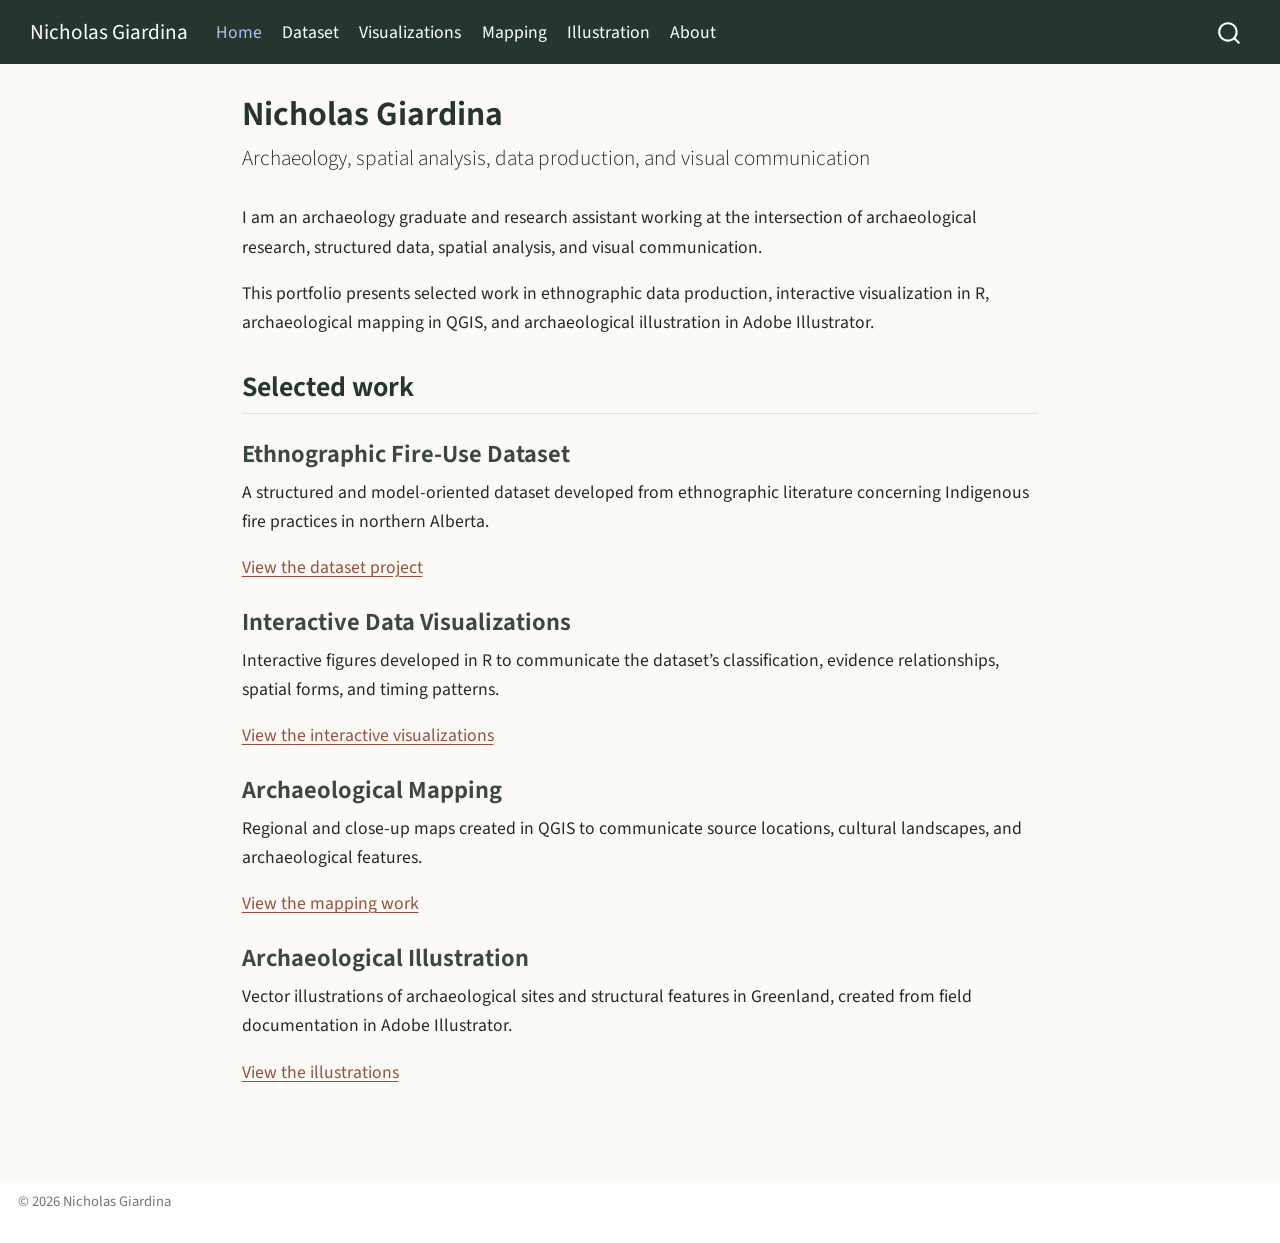
==== docs/index.html @ caccfa56 "Initial commit" ====
<!DOCTYPE html>
<html xmlns="http://www.w3.org/1999/xhtml" lang="en" xml:lang="en"><head>

<meta charset="utf-8">
<meta name="generator" content="quarto-1.9.38">

<meta name="viewport" content="width=device-width, initial-scale=1.0, user-scalable=yes">


<title>Nicholas Giardina</title>
<style>
/* Default styles provided by pandoc.
** See https://pandoc.org/MANUAL.html#variables-for-html for config info.
*/
code{white-space: pre-wrap;}
span.smallcaps{font-variant: small-caps;}
div.columns{display: flex; gap: min(4vw, 1.5em);}
div.column{flex: auto; overflow-x: auto;}
div.hanging-indent{margin-left: 1.5em; text-indent: -1.5em;}
ul.task-list{list-style: none;}
ul.task-list li input[type="checkbox"] {
  width: 0.8em;
  margin: 0 0.8em 0.2em -1em; /* quarto-specific, see https://github.com/quarto-dev/quarto-cli/issues/4556 */ 
  vertical-align: middle;
}
</style>


<script src="site_libs/quarto-nav/quarto-nav.js"></script>
<script src="site_libs/quarto-nav/headroom.min.js"></script>
<script src="site_libs/clipboard/clipboard.min.js"></script>
<script src="site_libs/quarto-search/autocomplete.umd.js"></script>
<script src="site_libs/quarto-search/fuse.min.js"></script>
<script src="site_libs/quarto-search/quarto-search.js"></script>
<meta name="quarto:offset" content="./">
<script src="site_libs/quarto-html/quarto.js" type="module"></script>
<script src="site_libs/quarto-html/tabsets/tabsets.js" type="module"></script>
<script src="site_libs/quarto-html/popper.min.js"></script>
<script src="site_libs/quarto-html/tippy.umd.min.js"></script>
<script src="site_libs/quarto-html/anchor.min.js"></script>
<link href="site_libs/quarto-html/tippy.css" rel="stylesheet">
<link href="site_libs/quarto-html/quarto-syntax-highlighting-15634bcf2e68342d4ad2dfa704d543f6.css" rel="stylesheet" id="quarto-text-highlighting-styles">
<script src="site_libs/bootstrap/bootstrap.min.js"></script>
<link href="site_libs/bootstrap/bootstrap-icons.css" rel="stylesheet">
<link href="site_libs/bootstrap/bootstrap-e4b376ff6bc5f71f6061600b24376388.min.css" rel="stylesheet" append-hash="true" id="quarto-bootstrap" data-mode="light">
<script id="quarto-search-options" type="application/json">{
  "location": "navbar",
  "copy-button": false,
  "collapse-after": 3,
  "panel-placement": "end",
  "type": "overlay",
  "limit": 50,
  "keyboard-shortcut": [
    "f",
    "/",
    "s"
  ],
  "show-item-context": false,
  "language": {
    "search-no-results-text": "No results",
    "search-matching-documents-text": "matching documents",
    "search-copy-link-title": "Copy link to search",
    "search-hide-matches-text": "Hide additional matches",
    "search-more-match-text": "more match in this document",
    "search-more-matches-text": "more matches in this document",
    "search-clear-button-title": "Clear",
    "search-text-placeholder": "",
    "search-detached-cancel-button-title": "Cancel",
    "search-submit-button-title": "Submit",
    "search-label": "Search"
  }
}</script>


<link rel="stylesheet" href="styles.css">
</head>

<body class="nav-fixed fullcontent quarto-light">

<div id="quarto-search-results"></div>
  <header id="quarto-header" class="headroom fixed-top">
    <nav class="navbar navbar-expand-lg " data-bs-theme="dark">
      <div class="navbar-container container-fluid">
      <div class="navbar-brand-container mx-auto">
    <a class="navbar-brand" href="./index.html">
    <span class="navbar-title">Nicholas Giardina</span>
    </a>
  </div>
            <div id="quarto-search" class="" title="Search"></div>
          <button class="navbar-toggler" type="button" data-bs-toggle="collapse" data-bs-target="#navbarCollapse" aria-controls="navbarCollapse" role="menu" aria-expanded="false" aria-label="Toggle navigation" onclick="if (window.quartoToggleHeadroom) { window.quartoToggleHeadroom(); }">
  <span class="navbar-toggler-icon"></span>
</button>
          <div class="collapse navbar-collapse" id="navbarCollapse">
            <ul class="navbar-nav navbar-nav-scroll me-auto">
  <li class="nav-item">
    <a class="nav-link active" href="./index.html" aria-current="page"> 
<span class="menu-text">Home</span></a>
  </li>  
  <li class="nav-item">
    <a class="nav-link" href="./dataset.html"> 
<span class="menu-text">Dataset</span></a>
  </li>  
  <li class="nav-item">
    <a class="nav-link" href="./visualizations.html"> 
<span class="menu-text">Visualizations</span></a>
  </li>  
  <li class="nav-item">
    <a class="nav-link" href="./maps.html"> 
<span class="menu-text">Mapping</span></a>
  </li>  
  <li class="nav-item">
    <a class="nav-link" href="./illustrations.html"> 
<span class="menu-text">Illustration</span></a>
  </li>  
  <li class="nav-item">
    <a class="nav-link" href="./about.html"> 
<span class="menu-text">About</span></a>
  </li>  
</ul>
          </div> <!-- /navcollapse -->
            <div class="quarto-navbar-tools">
</div>
      </div> <!-- /container-fluid -->
    </nav>
</header>
<!-- content -->
<div id="quarto-content" class="quarto-container page-columns page-rows-contents page-layout-article page-navbar">
<!-- sidebar -->
<!-- margin-sidebar -->
    
<!-- main -->
<main class="content" id="quarto-document-content">

<header id="title-block-header" class="quarto-title-block default">
<div class="quarto-title">
<h1 class="title">Nicholas Giardina</h1>
<p class="subtitle lead">Archaeology, spatial analysis, data production, and visual communication</p>
</div>



<div class="quarto-title-meta">

    
  
    
  </div>
  


</header>


<p>I am an archaeology graduate and research assistant working at the intersection of archaeological research, structured data, spatial analysis, and visual communication.</p>
<p>This portfolio presents selected work in ethnographic data production, interactive visualization in R, archaeological mapping in QGIS, and archaeological illustration in Adobe Illustrator.</p>
<section id="selected-work" class="level2">
<h2 class="anchored" data-anchor-id="selected-work">Selected work</h2>
<section id="ethnographic-fire-use-dataset" class="level3">
<h3 class="anchored" data-anchor-id="ethnographic-fire-use-dataset">Ethnographic Fire-Use Dataset</h3>
<p>A structured and model-oriented dataset developed from ethnographic literature concerning Indigenous fire practices in northern Alberta.</p>
<p><a href="./dataset.html">View the dataset project</a></p>
</section>
<section id="interactive-data-visualizations" class="level3">
<h3 class="anchored" data-anchor-id="interactive-data-visualizations">Interactive Data Visualizations</h3>
<p>Interactive figures developed in R to communicate the dataset’s classification, evidence relationships, spatial forms, and timing patterns.</p>
<p><a href="./visualizations.html">View the interactive visualizations</a></p>
</section>
<section id="archaeological-mapping" class="level3">
<h3 class="anchored" data-anchor-id="archaeological-mapping">Archaeological Mapping</h3>
<p>Regional and close-up maps created in QGIS to communicate source locations, cultural landscapes, and archaeological features.</p>
<p><a href="./maps.html">View the mapping work</a></p>
</section>
<section id="archaeological-illustration" class="level3">
<h3 class="anchored" data-anchor-id="archaeological-illustration">Archaeological Illustration</h3>
<p>Vector illustrations of archaeological sites and structural features in Greenland, created from field documentation in Adobe Illustrator.</p>
<p><a href="./illustrations.html">View the illustrations</a></p>


</section>
</section>

</main> <!-- /main -->
<script id="quarto-html-after-body" type="application/javascript">
  window.document.addEventListener("DOMContentLoaded", function (event) {
    const icon = "";
    const anchorJS = new window.AnchorJS();
    anchorJS.options = {
      placement: 'right',
      icon: icon
    };
    anchorJS.add('.anchored');
    const isCodeAnnotation = (el) => {
      for (const clz of el.classList) {
        if (clz.startsWith('code-annotation-')) {                     
          return true;
        }
      }
      return false;
    }
    const onCopySuccess = function(e) {
      // button target
      const button = e.trigger;
      // don't keep focus
      button.blur();
      // flash "checked"
      button.classList.add('code-copy-button-checked');
      var currentTitle = button.getAttribute("title");
      button.setAttribute("title", "Copied!");
      let tooltip;
      if (window.bootstrap) {
        button.setAttribute("data-bs-toggle", "tooltip");
        button.setAttribute("data-bs-placement", "left");
        button.setAttribute("data-bs-title", "Copied!");
        tooltip = new bootstrap.Tooltip(button, 
          { trigger: "manual", 
            customClass: "code-copy-button-tooltip",
            offset: [0, -8]});
        tooltip.show();    
      }
      setTimeout(function() {
        if (tooltip) {
          tooltip.hide();
          button.removeAttribute("data-bs-title");
          button.removeAttribute("data-bs-toggle");
          button.removeAttribute("data-bs-placement");
        }
        button.setAttribute("title", currentTitle);
        button.classList.remove('code-copy-button-checked');
      }, 1000);
      // clear code selection
      e.clearSelection();
    }
    const getTextToCopy = function(trigger) {
      const outerScaffold = trigger.parentElement.cloneNode(true);
      const codeEl = outerScaffold.querySelector('code');
      for (const childEl of codeEl.children) {
        if (isCodeAnnotation(childEl)) {
          childEl.remove();
        }
      }
      return codeEl.innerText;
    }
    const clipboard = new window.ClipboardJS('.code-copy-button:not([data-in-quarto-modal])', {
      text: getTextToCopy
    });
    clipboard.on('success', onCopySuccess);
    if (window.document.getElementById('quarto-embedded-source-code-modal')) {
      const clipboardModal = new window.ClipboardJS('.code-copy-button[data-in-quarto-modal]', {
        text: getTextToCopy,
        container: window.document.getElementById('quarto-embedded-source-code-modal')
      });
      clipboardModal.on('success', onCopySuccess);
    }
      var localhostRegex = new RegExp(/^(?:http|https):\/\/localhost\:?[0-9]*\//);
      var mailtoRegex = new RegExp(/^mailto:/);
        var filterRegex = new RegExp('/' + window.location.host + '/');
      var isInternal = (href) => {
          return filterRegex.test(href) || localhostRegex.test(href) || mailtoRegex.test(href);
      }
      // Inspect non-navigation links and adorn them if external
     var links = window.document.querySelectorAll('a[href]:not(.nav-link):not(.navbar-brand):not(.toc-action):not(.sidebar-link):not(.sidebar-item-toggle):not(.pagination-link):not(.no-external):not([aria-hidden]):not(.dropdown-item):not(.quarto-navigation-tool):not(.about-link)');
      for (var i=0; i<links.length; i++) {
        const link = links[i];
        if (!isInternal(link.href)) {
          // undo the damage that might have been done by quarto-nav.js in the case of
          // links that we want to consider external
          if (link.dataset.originalHref !== undefined) {
            link.href = link.dataset.originalHref;
          }
            // target, if specified
            link.setAttribute("target", "_blank");
            if (link.getAttribute("rel") === null) {
              link.setAttribute("rel", "noopener");
            }
        }
      }
    function tippyHover(el, contentFn, onTriggerFn, onUntriggerFn) {
      const config = {
        allowHTML: true,
        maxWidth: 500,
        delay: 100,
        arrow: false,
        appendTo: function(el) {
            return el.parentElement;
        },
        interactive: true,
        interactiveBorder: 10,
        theme: 'quarto',
        placement: 'bottom-start',
      };
      if (contentFn) {
        config.content = contentFn;
      }
      if (onTriggerFn) {
        config.onTrigger = onTriggerFn;
      }
      if (onUntriggerFn) {
        config.onUntrigger = onUntriggerFn;
      }
      window.tippy(el, config); 
    }
    const noterefs = window.document.querySelectorAll('a[role="doc-noteref"]');
    for (var i=0; i<noterefs.length; i++) {
      const ref = noterefs[i];
      tippyHover(ref, function() {
        // use id or data attribute instead here
        let href = ref.getAttribute('data-footnote-href') || ref.getAttribute('href');
        try { href = new URL(href).hash; } catch {}
        const id = href.replace(/^#\/?/, "");
        const note = window.document.getElementById(id);
        if (note) {
          return note.innerHTML;
        } else {
          return "";
        }
      });
    }
    const xrefs = window.document.querySelectorAll('a.quarto-xref');
    const processXRef = (id, note) => {
      // Strip column container classes
      const stripColumnClz = (el) => {
        el.classList.remove("page-full", "page-columns");
        if (el.children) {
          for (const child of el.children) {
            stripColumnClz(child);
          }
        }
      }
      stripColumnClz(note)
      if (id === null || id.startsWith('sec-')) {
        // Special case sections, only their first couple elements
        const container = document.createElement("div");
        if (note.children && note.children.length > 2) {
          container.appendChild(note.children[0].cloneNode(true));
          for (let i = 1; i < note.children.length; i++) {
            const child = note.children[i];
            if (child.tagName === "P" && child.innerText === "") {
              continue;
            } else {
              container.appendChild(child.cloneNode(true));
              break;
            }
          }
          if (window.Quarto?.typesetMath) {
            window.Quarto.typesetMath(container);
          }
          return container.innerHTML
        } else {
          if (window.Quarto?.typesetMath) {
            window.Quarto.typesetMath(note);
          }
          return note.innerHTML;
        }
      } else {
        // Remove any anchor links if they are present
        const anchorLink = note.querySelector('a.anchorjs-link');
        if (anchorLink) {
          anchorLink.remove();
        }
        if (window.Quarto?.typesetMath) {
          window.Quarto.typesetMath(note);
        }
        if (note.classList.contains("callout")) {
          return note.outerHTML;
        } else {
          return note.innerHTML;
        }
      }
    }
    for (var i=0; i<xrefs.length; i++) {
      const xref = xrefs[i];
      tippyHover(xref, undefined, function(instance) {
        instance.disable();
        let url = xref.getAttribute('href');
        let hash = undefined; 
        if (url.startsWith('#')) {
          hash = url;
        } else {
          try { hash = new URL(url).hash; } catch {}
        }
        if (hash) {
          const id = hash.replace(/^#\/?/, "");
          const note = window.document.getElementById(id);
          if (note !== null) {
            try {
              const html = processXRef(id, note.cloneNode(true));
              instance.setContent(html);
            } finally {
              instance.enable();
              instance.show();
            }
          } else {
            // See if we can fetch this
            fetch(url.split('#')[0])
            .then(res => res.text())
            .then(html => {
              const parser = new DOMParser();
              const htmlDoc = parser.parseFromString(html, "text/html");
              const note = htmlDoc.getElementById(id);
              if (note !== null) {
                const html = processXRef(id, note);
                instance.setContent(html);
              } 
            }).finally(() => {
              instance.enable();
              instance.show();
            });
          }
        } else {
          // See if we can fetch a full url (with no hash to target)
          // This is a special case and we should probably do some content thinning / targeting
          fetch(url)
          .then(res => res.text())
          .then(html => {
            const parser = new DOMParser();
            const htmlDoc = parser.parseFromString(html, "text/html");
            const note = htmlDoc.querySelector('main.content');
            if (note !== null) {
              // This should only happen for chapter cross references
              // (since there is no id in the URL)
              // remove the first header
              if (note.children.length > 0 && note.children[0].tagName === "HEADER") {
                note.children[0].remove();
              }
              const html = processXRef(null, note);
              instance.setContent(html);
            } 
          }).finally(() => {
            instance.enable();
            instance.show();
          });
        }
      }, function(instance) {
      });
    }
        let selectedAnnoteEl;
        const selectorForAnnotation = ( cell, annotation) => {
          let cellAttr = 'data-code-cell="' + cell + '"';
          let lineAttr = 'data-code-annotation="' +  annotation + '"';
          const selector = 'span[' + cellAttr + '][' + lineAttr + ']';
          return selector;
        }
        const selectCodeLines = (annoteEl) => {
          const doc = window.document;
          const targetCell = annoteEl.getAttribute("data-target-cell");
          const targetAnnotation = annoteEl.getAttribute("data-target-annotation");
          const annoteSpan = window.document.querySelector(selectorForAnnotation(targetCell, targetAnnotation));
          const lines = annoteSpan.getAttribute("data-code-lines").split(",");
          const lineIds = lines.map((line) => {
            return targetCell + "-" + line;
          })
          let top = null;
          let height = null;
          let parent = null;
          if (lineIds.length > 0) {
              //compute the position of the single el (top and bottom and make a div)
              const el = window.document.getElementById(lineIds[0]);
              top = el.offsetTop;
              height = el.offsetHeight;
              parent = el.parentElement.parentElement;
            if (lineIds.length > 1) {
              const lastEl = window.document.getElementById(lineIds[lineIds.length - 1]);
              const bottom = lastEl.offsetTop + lastEl.offsetHeight;
              height = bottom - top;
            }
            if (top !== null && height !== null && parent !== null) {
              // cook up a div (if necessary) and position it 
              let div = window.document.getElementById("code-annotation-line-highlight");
              if (div === null) {
                div = window.document.createElement("div");
                div.setAttribute("id", "code-annotation-line-highlight");
                div.style.position = 'absolute';
                parent.appendChild(div);
              }
              div.style.top = top - 2 + "px";
              div.style.height = height + 4 + "px";
              div.style.left = 0;
              let gutterDiv = window.document.getElementById("code-annotation-line-highlight-gutter");
              if (gutterDiv === null) {
                gutterDiv = window.document.createElement("div");
                gutterDiv.setAttribute("id", "code-annotation-line-highlight-gutter");
                gutterDiv.style.position = 'absolute';
                const codeCell = window.document.getElementById(targetCell);
                const gutter = codeCell.querySelector('.code-annotation-gutter');
                gutter.appendChild(gutterDiv);
              }
              gutterDiv.style.top = top - 2 + "px";
              gutterDiv.style.height = height + 4 + "px";
            }
            selectedAnnoteEl = annoteEl;
          }
        };
        const unselectCodeLines = () => {
          const elementsIds = ["code-annotation-line-highlight", "code-annotation-line-highlight-gutter"];
          elementsIds.forEach((elId) => {
            const div = window.document.getElementById(elId);
            if (div) {
              div.remove();
            }
          });
          selectedAnnoteEl = undefined;
        };
          // Handle positioning of the toggle
      window.addEventListener(
        "resize",
        throttle(() => {
          elRect = undefined;
          if (selectedAnnoteEl) {
            selectCodeLines(selectedAnnoteEl);
          }
        }, 10)
      );
      function throttle(fn, ms) {
      let throttle = false;
      let timer;
        return (...args) => {
          if(!throttle) { // first call gets through
              fn.apply(this, args);
              throttle = true;
          } else { // all the others get throttled
              if(timer) clearTimeout(timer); // cancel #2
              timer = setTimeout(() => {
                fn.apply(this, args);
                timer = throttle = false;
              }, ms);
          }
        };
      }
        // Attach click handler to the DT
        const annoteDls = window.document.querySelectorAll('dt[data-target-cell]');
        for (const annoteDlNode of annoteDls) {
          annoteDlNode.addEventListener('click', (event) => {
            const clickedEl = event.target;
            if (clickedEl !== selectedAnnoteEl) {
              unselectCodeLines();
              const activeEl = window.document.querySelector('dt[data-target-cell].code-annotation-active');
              if (activeEl) {
                activeEl.classList.remove('code-annotation-active');
              }
              selectCodeLines(clickedEl);
              clickedEl.classList.add('code-annotation-active');
            } else {
              // Unselect the line
              unselectCodeLines();
              clickedEl.classList.remove('code-annotation-active');
            }
          });
        }
    const findCites = (el) => {
      const parentEl = el.parentElement;
      if (parentEl) {
        const cites = parentEl.dataset.cites;
        if (cites) {
          return {
            el,
            cites: cites.split(' ')
          };
        } else {
          return findCites(el.parentElement)
        }
      } else {
        return undefined;
      }
    };
    var bibliorefs = window.document.querySelectorAll('a[role="doc-biblioref"]');
    for (var i=0; i<bibliorefs.length; i++) {
      const ref = bibliorefs[i];
      const citeInfo = findCites(ref);
      if (citeInfo) {
        tippyHover(citeInfo.el, function() {
          var popup = window.document.createElement('div');
          citeInfo.cites.forEach(function(cite) {
            var citeDiv = window.document.createElement('div');
            citeDiv.classList.add('hanging-indent');
            citeDiv.classList.add('csl-entry');
            var biblioDiv = window.document.getElementById('ref-' + cite);
            if (biblioDiv) {
              citeDiv.innerHTML = biblioDiv.innerHTML;
            }
            popup.appendChild(citeDiv);
          });
          return popup.innerHTML;
        });
      }
    }
  });
  </script>
</div> <!-- /content -->
<footer class="footer">
  <div class="nav-footer">
    <div class="nav-footer-left">
<p>© 2026 Nicholas Giardina</p>
</div>   
    <div class="nav-footer-center">
      &nbsp;
    </div>
    <div class="nav-footer-right">
      &nbsp;
    </div>
  </div>
</footer>




</body></html>
---- docs/site_libs/quarto-html/tippy.css ----
.tippy-box[data-animation=fade][data-state=hidden]{opacity:0}[data-tippy-root]{max-width:calc(100vw - 10px)}.tippy-box{position:relative;background-color:#333;color:#fff;border-radius:4px;font-size:14px;line-height:1.4;white-space:normal;outline:0;transition-property:transform,visibility,opacity}.tippy-box[data-placement^=top]>.tippy-arrow{bottom:0}.tippy-box[data-placement^=top]>.tippy-arrow:before{bottom:-7px;left:0;border-width:8px 8px 0;border-top-color:initial;transform-origin:center top}.tippy-box[data-placement^=bottom]>.tippy-arrow{top:0}.tippy-box[data-placement^=bottom]>.tippy-arrow:before{top:-7px;left:0;border-width:0 8px 8px;border-bottom-color:initial;transform-origin:center bottom}.tippy-box[data-placement^=left]>.tippy-arrow{right:0}.tippy-box[data-placement^=left]>.tippy-arrow:before{border-width:8px 0 8px 8px;border-left-color:initial;right:-7px;transform-origin:center left}.tippy-box[data-placement^=right]>.tippy-arrow{left:0}.tippy-box[data-placement^=right]>.tippy-arrow:before{left:-7px;border-width:8px 8px 8px 0;border-right-color:initial;transform-origin:center right}.tippy-box[data-inertia][data-state=visible]{transition-timing-function:cubic-bezier(.54,1.5,.38,1.11)}.tippy-arrow{width:16px;height:16px;color:#333}.tippy-arrow:before{content:"";position:absolute;border-color:transparent;border-style:solid}.tippy-content{position:relative;padding:5px 9px;z-index:1}
---- docs/site_libs/quarto-html/quarto-syntax-highlighting-15634bcf2e68342d4ad2dfa704d543f6.css ----
/* quarto syntax highlight colors */
:root {
  --quarto-hl-ot-color: #003B4F;
  --quarto-hl-at-color: #657422;
  --quarto-hl-ss-color: #20794D;
  --quarto-hl-an-color: #5E5E5E;
  --quarto-hl-fu-color: #4758AB;
  --quarto-hl-st-color: #20794D;
  --quarto-hl-cf-color: #003B4F;
  --quarto-hl-op-color: #5E5E5E;
  --quarto-hl-er-color: #AD0000;
  --quarto-hl-bn-color: #AD0000;
  --quarto-hl-al-color: #AD0000;
  --quarto-hl-va-color: #111111;
  --quarto-hl-bu-color: inherit;
  --quarto-hl-ex-color: inherit;
  --quarto-hl-pp-color: #AD0000;
  --quarto-hl-in-color: #5E5E5E;
  --quarto-hl-vs-color: #20794D;
  --quarto-hl-wa-color: #5E5E5E;
  --quarto-hl-do-color: #5E5E5E;
  --quarto-hl-im-color: #00769E;
  --quarto-hl-ch-color: #20794D;
  --quarto-hl-dt-color: #AD0000;
  --quarto-hl-fl-color: #AD0000;
  --quarto-hl-co-color: #5E5E5E;
  --quarto-hl-cv-color: #5E5E5E;
  --quarto-hl-cn-color: #8f5902;
  --quarto-hl-sc-color: #5E5E5E;
  --quarto-hl-dv-color: #AD0000;
  --quarto-hl-kw-color: #003B4F;
}

/* other quarto variables */
:root {
  --quarto-font-monospace: SFMono-Regular, Menlo, Monaco, Consolas, "Liberation Mono", "Courier New", monospace;
}

/* syntax highlight based on Pandoc's rules */
pre > code.sourceCode > span {
  color: #003B4F;
}

code.sourceCode > span {
  color: #003B4F;
}

div.sourceCode,
div.sourceCode pre.sourceCode {
  color: #003B4F;
}

/* Normal */
code span {
  color: #003B4F;
}

/* Alert */
code span.al {
  color: #AD0000;
  font-style: inherit;
}

/* Annotation */
code span.an {
  color: #5E5E5E;
  font-style: inherit;
}

/* Attribute */
code span.at {
  color: #657422;
  font-style: inherit;
}

/* BaseN */
code span.bn {
  color: #AD0000;
  font-style: inherit;
}

/* BuiltIn */
code span.bu {
  font-style: inherit;
}

/* ControlFlow */
code span.cf {
  color: #003B4F;
  font-weight: bold;
  font-style: inherit;
}

/* Char */
code span.ch {
  color: #20794D;
  font-style: inherit;
}

/* Constant */
code span.cn {
  color: #8f5902;
  font-style: inherit;
}

/* Comment */
code span.co {
  color: #5E5E5E;
  font-style: inherit;
}

/* CommentVar */
code span.cv {
  color: #5E5E5E;
  font-style: italic;
}

/* Documentation */
code span.do {
  color: #5E5E5E;
  font-style: italic;
}

/* DataType */
code span.dt {
  color: #AD0000;
  font-style: inherit;
}

/* DecVal */
code span.dv {
  color: #AD0000;
  font-style: inherit;
}

/* Error */
code span.er {
  color: #AD0000;
  font-style: inherit;
}

/* Extension */
code span.ex {
  font-style: inherit;
}

/* Float */
code span.fl {
  color: #AD0000;
  font-style: inherit;
}

/* Function */
code span.fu {
  color: #4758AB;
  font-style: inherit;
}

/* Import */
code span.im {
  color: #00769E;
  font-style: inherit;
}

/* Information */
code span.in {
  color: #5E5E5E;
  font-style: inherit;
}

/* Keyword */
code span.kw {
  color: #003B4F;
  font-weight: bold;
  font-style: inherit;
}

/* Operator */
code span.op {
  color: #5E5E5E;
  font-style: inherit;
}

/* Other */
code span.ot {
  color: #003B4F;
  font-style: inherit;
}

/* Preprocessor */
code span.pp {
  color: #AD0000;
  font-style: inherit;
}

/* SpecialChar */
code span.sc {
  color: #5E5E5E;
  font-style: inherit;
}

/* SpecialString */
code span.ss {
  color: #20794D;
  font-style: inherit;
}

/* String */
code span.st {
  color: #20794D;
  font-style: inherit;
}

/* Variable */
code span.va {
  color: #111111;
  font-style: inherit;
}

/* VerbatimString */
code span.vs {
  color: #20794D;
  font-style: inherit;
}

/* Warning */
code span.wa {
  color: #5E5E5E;
  font-style: italic;
}

.prevent-inlining {
  content: "</";
}

/*# sourceMappingURL=f23921c56f73e400b49028c9186a1aa0.css.map */
---- docs/styles.css ----
:root {
  --portfolio-dark: #27352f;
  --portfolio-green: #536b5e;
  --portfolio-ember: #94513e;
  --portfolio-paper: #fbfaf7;
  --portfolio-line: #d9d6ce;
  --portfolio-text: #252a28;
}

body {
  background-color: var(--portfolio-paper);
  color: var(--portfolio-text);
  font-size: 1.04rem;
  line-height: 1.65;
}

h1,
h2,
h3 {
  color: var(--portfolio-dark);
  font-weight: 650;
}

a {
  color: var(--portfolio-ember);
}

a:hover {
  color: #6f382b;
}

.navbar {
  background-color: var(--portfolio-dark) !important;
}

.project-preview {
  display: block;
  width: 100%;
  max-height: 650px;
  object-fit: contain;
  background: white;
  border: 1px solid var(--portfolio-line);
  border-radius: 4px;
  padding: 0.4rem;
  margin: 0.75rem 0 1rem;
}

.interactive-frame {
  display: block;
  width: 100%;
  max-width: 100%;
  box-sizing: border-box;
  overflow: hidden;
  background: white;
  border: 1px solid var(--portfolio-line);
  border-radius: 4px;
  margin-top: 1rem;
}

.interactive-frame.circlepack-frame {
  height: 1300px;
  min-height: 1300px;
}

.btn-primary {
  background-color: var(--portfolio-ember);
  border-color: var(--portfolio-ember);
}

.btn-primary:hover {
  background-color: #6f382b;
  border-color: #6f382b;
}
.interactive-frame.ontology-frame {
  height: 850px;
  min-height: 850px;
}

.interactive-frame.treemap-frame {
  width: calc(100% + 24px);
  max-width: calc(100% + 24px);
  height: 950px;
  min-height: 950px;
  margin-left: -12px;
}

.interactive-frame.timing-frame {
  height: 660px;
  min-height: 660px;
}
}
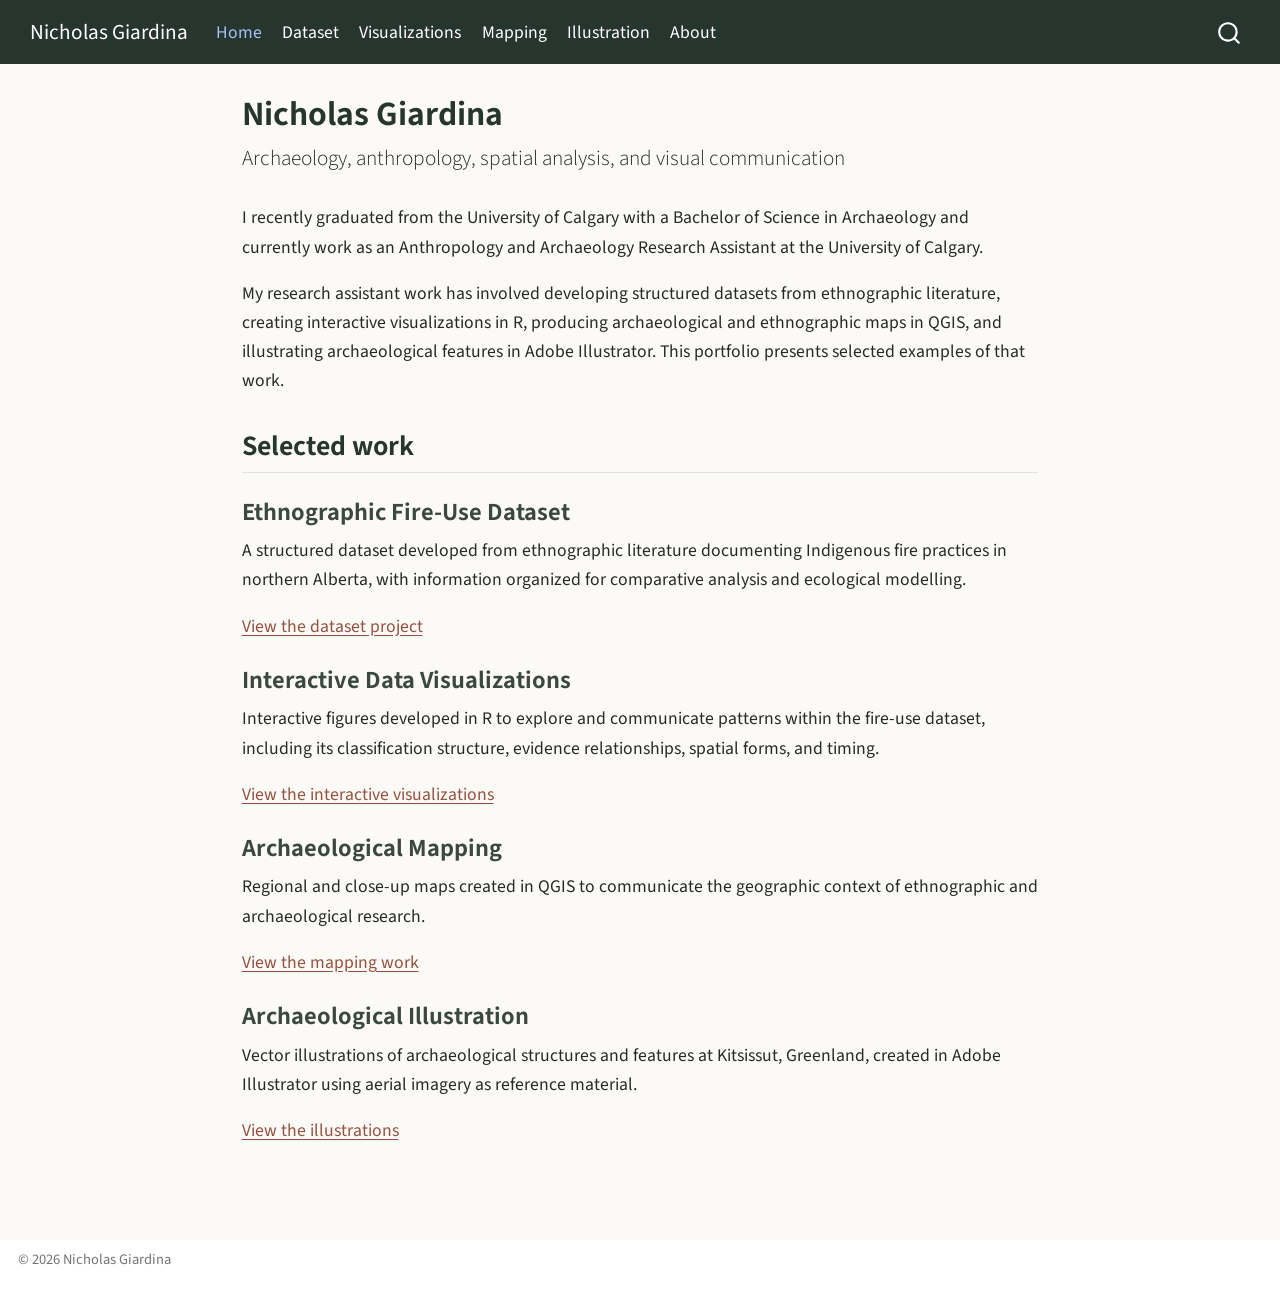
==== commit f09bc629: "Refined wording and descriptions and added about section" ====
--- a/docs/index.html
+++ b/docs/index.html
@@ -37,7 +37,6 @@
 <script src="site_libs/quarto-html/tabsets/tabsets.js" type="module"></script>
 <script src="site_libs/quarto-html/popper.min.js"></script>
 <script src="site_libs/quarto-html/tippy.umd.min.js"></script>
-<script src="site_libs/quarto-html/anchor.min.js"></script>
 <link href="site_libs/quarto-html/tippy.css" rel="stylesheet">
 <link href="site_libs/quarto-html/quarto-syntax-highlighting-15634bcf2e68342d4ad2dfa704d543f6.css" rel="stylesheet" id="quarto-text-highlighting-styles">
 <script src="site_libs/bootstrap/bootstrap.min.js"></script>
@@ -134,7 +133,7 @@
 <header id="title-block-header" class="quarto-title-block default">
 <div class="quarto-title">
 <h1 class="title">Nicholas Giardina</h1>
-<p class="subtitle lead">Archaeology, spatial analysis, data production, and visual communication</p>
+<p class="subtitle lead">Archaeology, anthropology, spatial analysis, and visual communication</p>
 </div>
 
 
@@ -151,28 +150,28 @@
 </header>
 
 
-<p>I am an archaeology graduate and research assistant working at the intersection of archaeological research, structured data, spatial analysis, and visual communication.</p>
-<p>This portfolio presents selected work in ethnographic data production, interactive visualization in R, archaeological mapping in QGIS, and archaeological illustration in Adobe Illustrator.</p>
+<p>I recently graduated from the University of Calgary with a Bachelor of Science in Archaeology and currently work as an Anthropology and Archaeology Research Assistant at the University of Calgary.</p>
+<p>My research assistant work has involved developing structured datasets from ethnographic literature, creating interactive visualizations in R, producing archaeological and ethnographic maps in QGIS, and illustrating archaeological features in Adobe Illustrator. This portfolio presents selected examples of that work.</p>
 <section id="selected-work" class="level2">
-<h2 class="anchored" data-anchor-id="selected-work">Selected work</h2>
+<h2 data-anchor-id="selected-work">Selected work</h2>
 <section id="ethnographic-fire-use-dataset" class="level3">
-<h3 class="anchored" data-anchor-id="ethnographic-fire-use-dataset">Ethnographic Fire-Use Dataset</h3>
-<p>A structured and model-oriented dataset developed from ethnographic literature concerning Indigenous fire practices in northern Alberta.</p>
+<h3 data-anchor-id="ethnographic-fire-use-dataset">Ethnographic Fire-Use Dataset</h3>
+<p>A structured dataset developed from ethnographic literature documenting Indigenous fire practices in northern Alberta, with information organized for comparative analysis and ecological modelling.</p>
 <p><a href="./dataset.html">View the dataset project</a></p>
 </section>
 <section id="interactive-data-visualizations" class="level3">
-<h3 class="anchored" data-anchor-id="interactive-data-visualizations">Interactive Data Visualizations</h3>
-<p>Interactive figures developed in R to communicate the dataset’s classification, evidence relationships, spatial forms, and timing patterns.</p>
+<h3 data-anchor-id="interactive-data-visualizations">Interactive Data Visualizations</h3>
+<p>Interactive figures developed in R to explore and communicate patterns within the fire-use dataset, including its classification structure, evidence relationships, spatial forms, and timing.</p>
 <p><a href="./visualizations.html">View the interactive visualizations</a></p>
 </section>
 <section id="archaeological-mapping" class="level3">
-<h3 class="anchored" data-anchor-id="archaeological-mapping">Archaeological Mapping</h3>
-<p>Regional and close-up maps created in QGIS to communicate source locations, cultural landscapes, and archaeological features.</p>
+<h3 data-anchor-id="archaeological-mapping">Archaeological Mapping</h3>
+<p>Regional and close-up maps created in QGIS to communicate the geographic context of ethnographic and archaeological research.</p>
 <p><a href="./maps.html">View the mapping work</a></p>
 </section>
 <section id="archaeological-illustration" class="level3">
-<h3 class="anchored" data-anchor-id="archaeological-illustration">Archaeological Illustration</h3>
-<p>Vector illustrations of archaeological sites and structural features in Greenland, created from field documentation in Adobe Illustrator.</p>
+<h3 data-anchor-id="archaeological-illustration">Archaeological Illustration</h3>
+<p>Vector illustrations of archaeological structures and features at Kitsissut, Greenland, created in Adobe Illustrator using aerial imagery as reference material.</p>
 <p><a href="./illustrations.html">View the illustrations</a></p>
 
 
@@ -182,13 +181,6 @@
 </main> <!-- /main -->
 <script id="quarto-html-after-body" type="application/javascript">
   window.document.addEventListener("DOMContentLoaded", function (event) {
-    const icon = "";
-    const anchorJS = new window.AnchorJS();
-    anchorJS.options = {
-      placement: 'right',
-      icon: icon
-    };
-    anchorJS.add('.anchored');
     const isCodeAnnotation = (el) => {
       for (const clz of el.classList) {
         if (clz.startsWith('code-annotation-')) {                     
--- a/docs/styles.css
+++ b/docs/styles.css
@@ -62,15 +62,6 @@
   min-height: 1300px;
 }
 
-.btn-primary {
-  background-color: var(--portfolio-ember);
-  border-color: var(--portfolio-ember);
-}
-
-.btn-primary:hover {
-  background-color: #6f382b;
-  border-color: #6f382b;
-}
 .interactive-frame.ontology-frame {
   height: 850px;
   min-height: 850px;
@@ -88,4 +79,140 @@
   height: 660px;
   min-height: 660px;
 }
+
+.btn-primary {
+  background-color: var(--portfolio-ember);
+  border-color: var(--portfolio-ember);
+}
+
+.btn-primary:hover {
+  background-color: #6f382b;
+  border-color: #6f382b;
+}
+
+.static-preview {
+  display: block;
+  width: 100%;
+  height: auto;
+  max-height: none;
+  box-sizing: border-box;
+  object-fit: contain;
+  background: white;
+  border: 1px solid var(--portfolio-line);
+  border-radius: 4px;
+  margin: 1rem auto 0.75rem;
+}
+
+.portfolio-actions {
+  display: flex;
+  flex-wrap: wrap;
+  gap: 0.75rem;
+  margin: 0.75rem 0 2rem;
+}
+
+.map-credit {
+  color: #626a66;
+  font-size: 0.82rem;
+  line-height: 1.4;
+  margin: 0.35rem auto 1rem;
+  max-width: 1080px;
+}
+
+img.static-preview.map-preview {
+  display: block;
+  width: 96%;
+  max-width: 1200px;
+  height: auto;
+  margin: 0.75rem auto 1rem;
+}
+
+img.static-preview.illustration-preview {
+  display: block;
+  width: 100%;
+  max-width: 1300px;
+  height: auto;
+  margin: 0.75rem auto 1rem;
+}
+
+img.static-preview.research-figure-preview {
+  display: block;
+  width: 100%;
+  max-width: none;
+  height: auto;
+  margin: 1rem auto 0.75rem;
+}
+
+.figure-note {
+  color: #626a66;
+  font-size: 0.86rem;
+  line-height: 1.45;
+  max-width: 1400px;
+  margin: 0.35rem auto 1rem;
+}
+
+/* Visualization gallery */
+
+.visualization-grid {
+  display: grid;
+  grid-template-columns: repeat(2, minmax(0, 1fr));
+  gap: 1.5rem;
+  margin: 1.5rem 0 2rem;
+  align-items: stretch;
+}
+
+.visualization-card {
+  display: flex;
+  flex-direction: column;
+  min-width: 0;
+  background: white;
+  border: 1px solid var(--portfolio-line);
+  border-radius: 6px;
+  padding: 1rem;
+}
+
+.visualization-card h2 {
+  font-size: 1.35rem;
+  margin: 0 0 0.75rem;
+}
+
+.visualization-preview {
+  display: block;
+  width: 100%;
+  aspect-ratio: 16 / 10;
+  object-fit: contain;
+  object-position: center;
+  box-sizing: border-box;
+  background: white;
+  border: 1px solid var(--portfolio-line);
+  border-radius: 4px;
+  margin-bottom: 0.75rem;
+}
+
+/* Ensure the complete circle pack remains visible. */
+
+.visualization-preview.circlepack-thumbnail {
+  aspect-ratio: 16 / 10;
+  object-fit: contain;
+  object-position: center;
+}
+
+/* Keep buttons immediately below their descriptions. */
+
+.visualization-card > p:last-child {
+  margin-top: 0.75rem;
+  margin-bottom: 0;
+}
+
+@media (max-width: 850px) {
+  .visualization-grid {
+    grid-template-columns: 1fr;
+  }
+}
+
+@media (max-width: 768px) {
+  img.static-preview.map-preview,
+  img.static-preview.illustration-preview {
+    width: 100%;
+    max-width: 100%;
+  }
 }
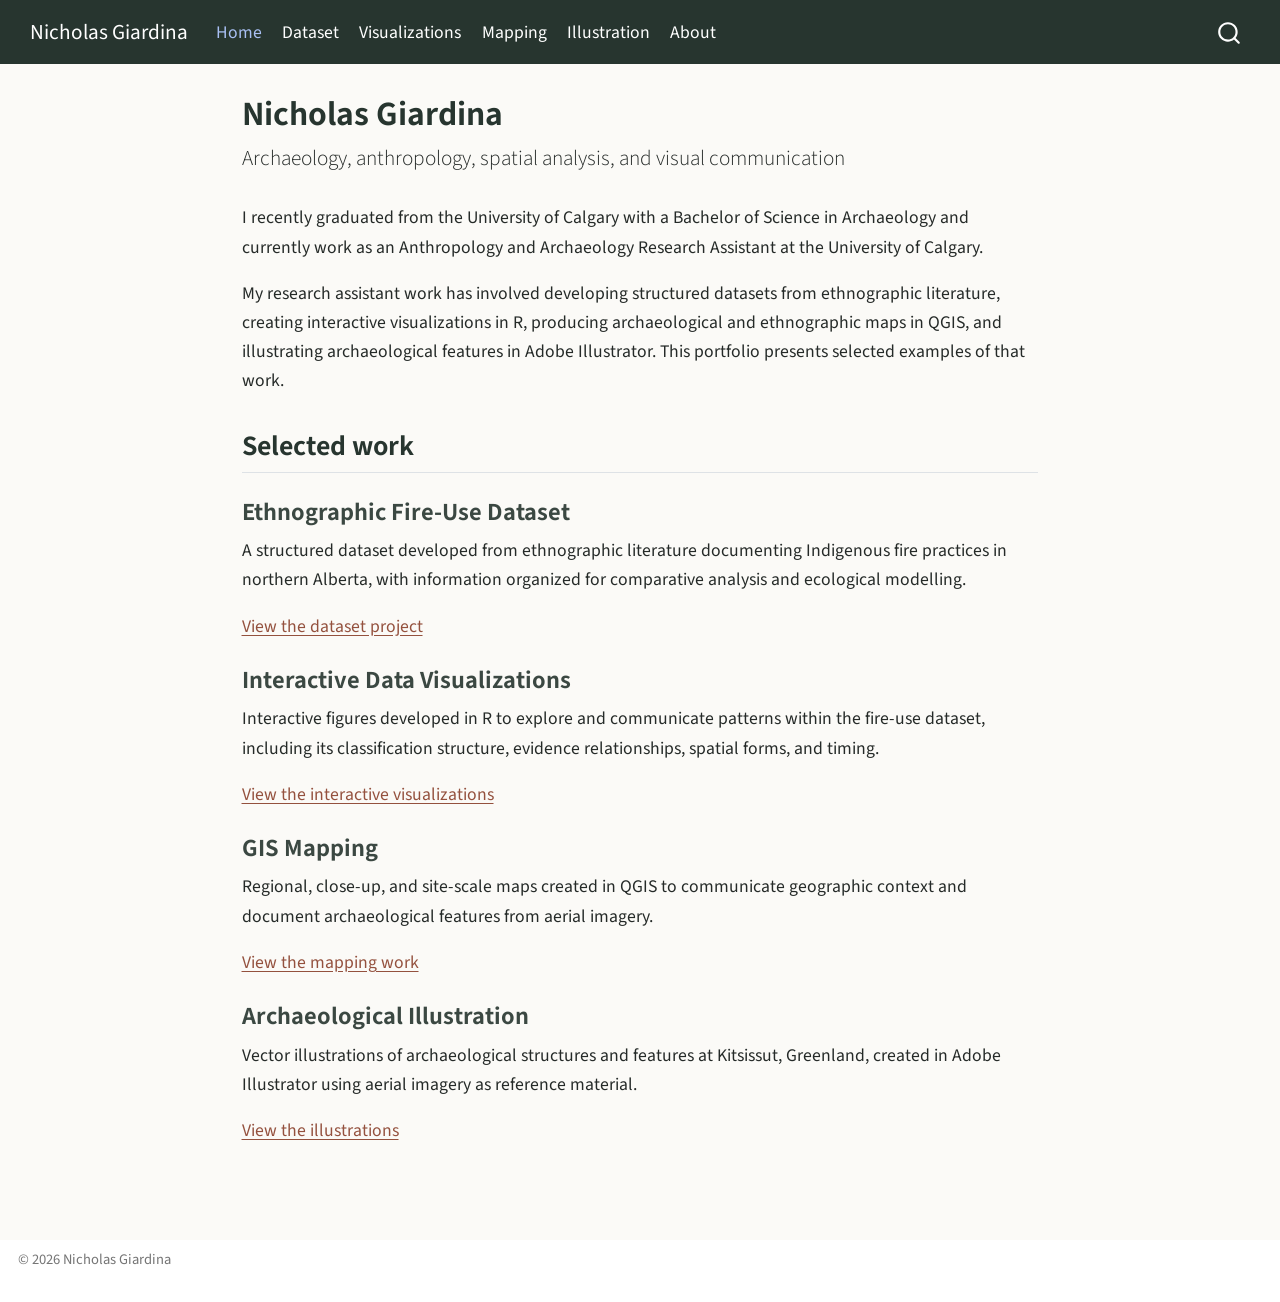
==== commit 538af248: "Added ICER GIS maps and finishing touches" ====
--- a/docs/index.html
+++ b/docs/index.html
@@ -164,9 +164,9 @@
 <p>Interactive figures developed in R to explore and communicate patterns within the fire-use dataset, including its classification structure, evidence relationships, spatial forms, and timing.</p>
 <p><a href="./visualizations.html">View the interactive visualizations</a></p>
 </section>
-<section id="archaeological-mapping" class="level3">
-<h3 data-anchor-id="archaeological-mapping">Archaeological Mapping</h3>
-<p>Regional and close-up maps created in QGIS to communicate the geographic context of ethnographic and archaeological research.</p>
+<section id="gis-mapping" class="level3">
+<h3 data-anchor-id="gis-mapping">GIS Mapping</h3>
+<p>Regional, close-up, and site-scale maps created in QGIS to communicate geographic context and document archaeological features from aerial imagery.</p>
 <p><a href="./maps.html">View the mapping work</a></p>
 </section>
 <section id="archaeological-illustration" class="level3">
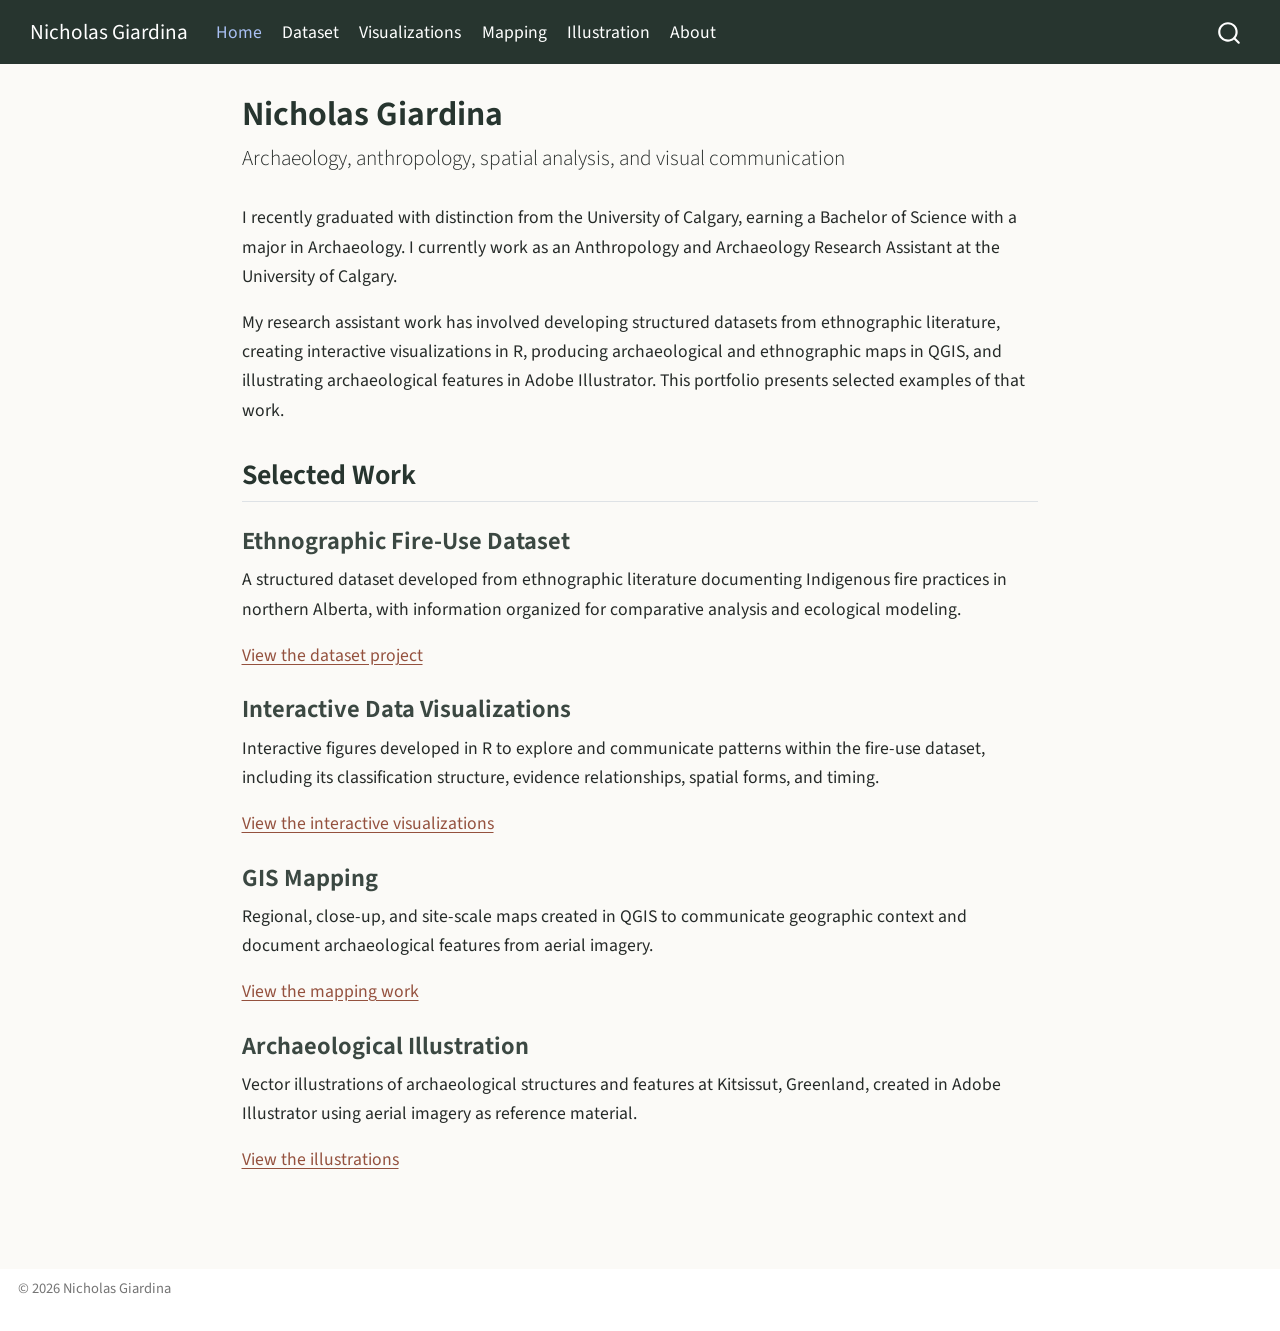
==== commit 60898457: "Added resume, edited and fixed errors in descriptions" ====
--- a/docs/index.html
+++ b/docs/index.html
@@ -150,13 +150,13 @@
 </header>
 
 
-<p>I recently graduated from the University of Calgary with a Bachelor of Science in Archaeology and currently work as an Anthropology and Archaeology Research Assistant at the University of Calgary.</p>
+<p>I recently graduated with distinction from the University of Calgary, earning a Bachelor of Science with a major in Archaeology. I currently work as an Anthropology and Archaeology Research Assistant at the University of Calgary.</p>
 <p>My research assistant work has involved developing structured datasets from ethnographic literature, creating interactive visualizations in R, producing archaeological and ethnographic maps in QGIS, and illustrating archaeological features in Adobe Illustrator. This portfolio presents selected examples of that work.</p>
 <section id="selected-work" class="level2">
-<h2 data-anchor-id="selected-work">Selected work</h2>
+<h2 data-anchor-id="selected-work">Selected Work</h2>
 <section id="ethnographic-fire-use-dataset" class="level3">
 <h3 data-anchor-id="ethnographic-fire-use-dataset">Ethnographic Fire-Use Dataset</h3>
-<p>A structured dataset developed from ethnographic literature documenting Indigenous fire practices in northern Alberta, with information organized for comparative analysis and ecological modelling.</p>
+<p>A structured dataset developed from ethnographic literature documenting Indigenous fire practices in northern Alberta, with information organized for comparative analysis and ecological modeling.</p>
 <p><a href="./dataset.html">View the dataset project</a></p>
 </section>
 <section id="interactive-data-visualizations" class="level3">
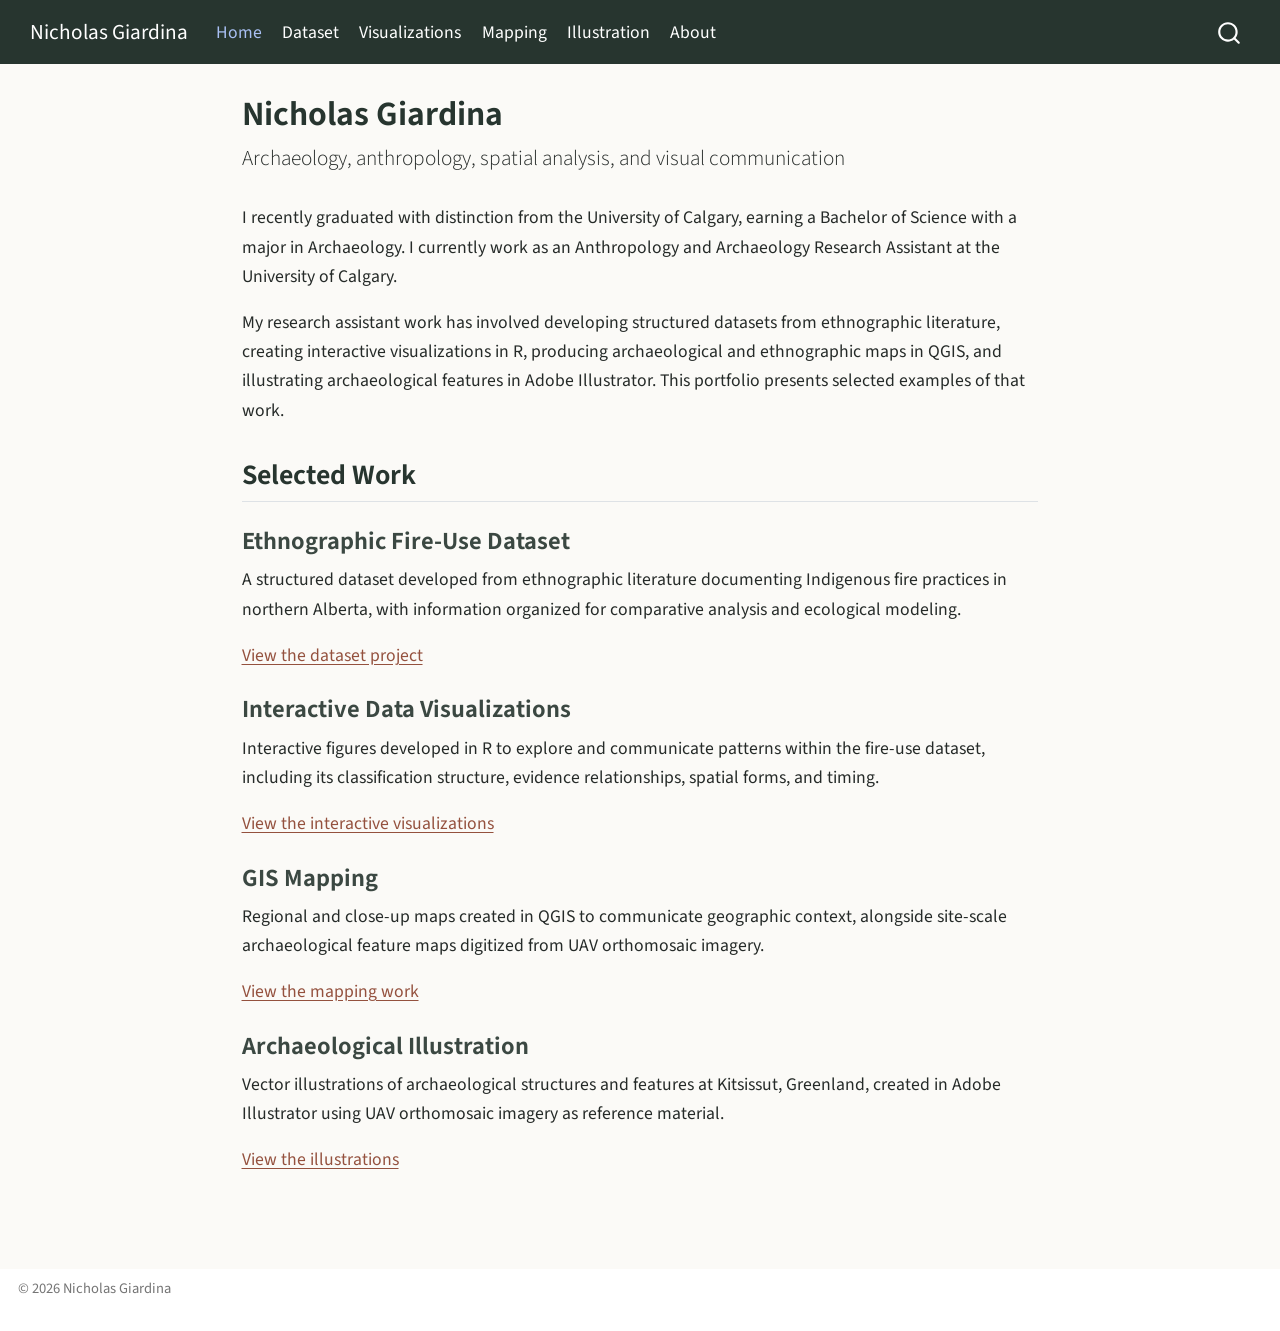
==== commit 89dc24dd: "changed wording to UAV orthomosaic images and other edits" ====
--- a/docs/index.html
+++ b/docs/index.html
@@ -166,12 +166,12 @@
 </section>
 <section id="gis-mapping" class="level3">
 <h3 data-anchor-id="gis-mapping">GIS Mapping</h3>
-<p>Regional, close-up, and site-scale maps created in QGIS to communicate geographic context and document archaeological features from aerial imagery.</p>
+<p>Regional and close-up maps created in QGIS to communicate geographic context, alongside site-scale archaeological feature maps digitized from UAV orthomosaic imagery.</p>
 <p><a href="./maps.html">View the mapping work</a></p>
 </section>
 <section id="archaeological-illustration" class="level3">
 <h3 data-anchor-id="archaeological-illustration">Archaeological Illustration</h3>
-<p>Vector illustrations of archaeological structures and features at Kitsissut, Greenland, created in Adobe Illustrator using aerial imagery as reference material.</p>
+<p>Vector illustrations of archaeological structures and features at Kitsissut, Greenland, created in Adobe Illustrator using UAV orthomosaic imagery as reference material.</p>
 <p><a href="./illustrations.html">View the illustrations</a></p>
 
 
